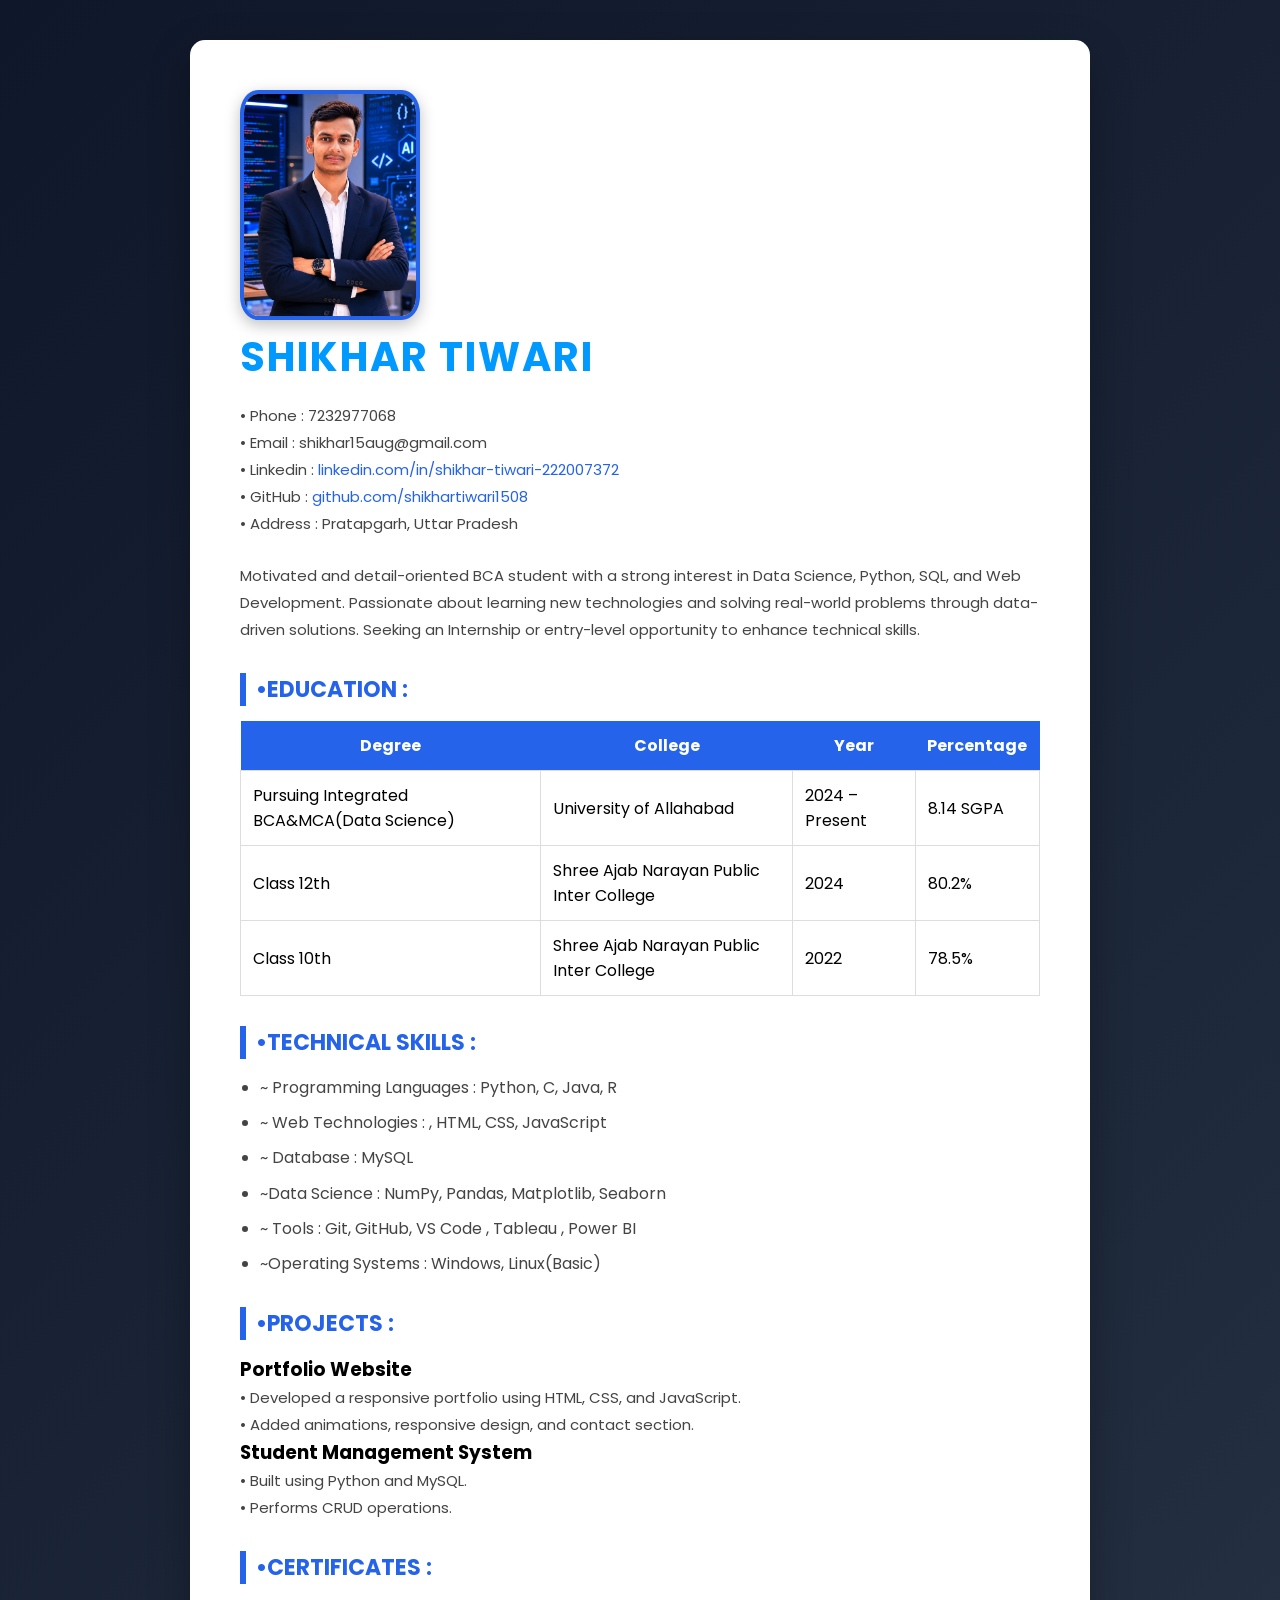
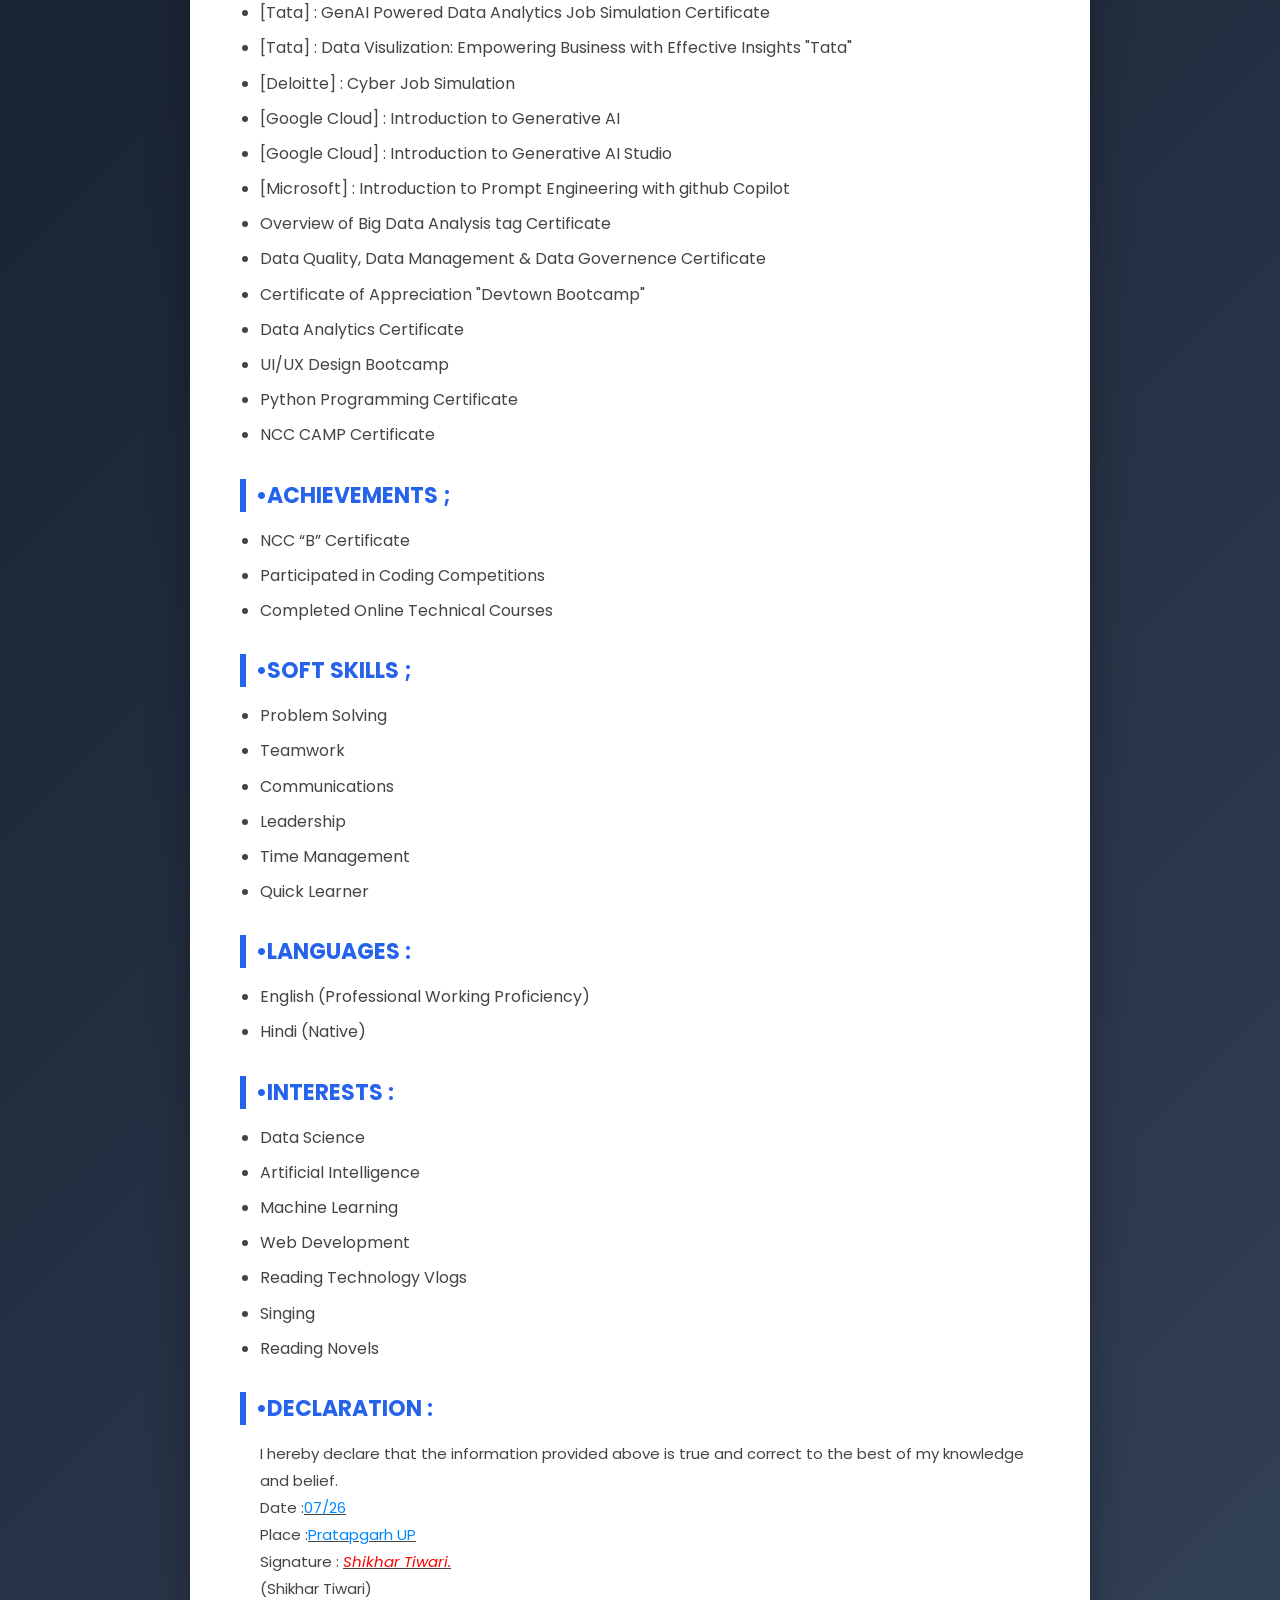
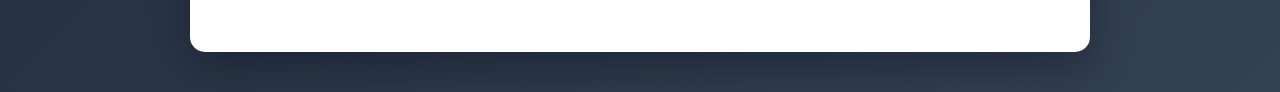
==== cv.html @ 0c3e0cf0 "Initial portfolio" ====
<!DOCTYPE html>
<html lang="en">
<head>
    <meta charset="UTF-8">
    <meta name="viewport" content="width=device-width, initial-scale=1.0">
    <title>Shikhar Tiwari-CV</title>
    <link rel="stylesheet" href="cv.css">
</head>
<body>
    <div class="resume">
        <div class="header-right">
    <img src="shikhar.jpeg" alt="Profile Photo">
</div>
     <div class="header-left">  
    <h1><span style="color:rgb(0, 153, 255);">SHIKHAR TIWARI</span></h1>
    <div class ="contact">
<p>• Phone : 7232977068 
</p>
<p>• Email : shikhar15aug@gmail.com
</p>

<p>• Linkedin :<a href="https://www.linkedin.com/in/shikhar-tiwari-222007372" target="_blank">
    linkedin.com/in/shikhar-tiwari-222007372
</a></p>

<p>• GitHub :
<a href="https://github.com/shikhartiwari1508" target="_blank">
github.com/shikhartiwari1508
</a></p>
<p>• Address : Pratapgarh, Uttar Pradesh
</p>
</div> 
</div>


<div class ="section">
<p>Motivated and detail-oriented BCA student with a strong interest in Data 
Science, Python, SQL, and Web Development. Passionate about learning 
new technologies and solving real-world problems through data-driven 
solutions. Seeking an Internship or entry-level opportunity to enhance 
technical skills. </p>
</div>
 <div class ="section">
<h2>•Education :</h2>
<table>
    <tr>
 
<th>Degree</th>  
<th>   College   </th>
<th>Year</th>                         
<th>Percentage</th>
</tr>

 <tr>
<td>Pursuing Integrated BCA&MCA(Data Science)</td>            
<td>University of Allahabad </td>                
<td>        2024 – Present   </td>             
<td>    8.14 SGPA</td>
</tr> 

 <tr>
<td>Class 12th</td>                                 
<td> Shree Ajab Narayan Public Inter College </td>              
<td>     2024  </td>                     
<td>            80.2% </td>
</tr>

 <tr>
<td>Class 10th </td>                             
<td>      Shree Ajab Narayan Public Inter College </td>             
<td>      2022 </td>                    
<td> 78.5%</td> 
     </tr>                                               
</table>  
</div> 
 <div class ="section">
 <h2>•Technical Skills : </h2>
 <ul>
 
<li>~ Programming Languages : Python, C, Java, R</li> 

<li> ~ Web Technologies : , HTML, CSS, JavaScript </li> 

<li> ~ Database : MySQL</li> 

<li> ~Data Science : NumPy, Pandas, Matplotlib, Seaborn</li> 

<li> ~ Tools : Git, GitHub, VS Code , Tableau , Power BI</li> 

<li> ~Operating Systems : Windows, Linux(Basic)</li> 

</ul> 
</div> 
<div class ="section">
<h2>•Projects : </h2>

<h3>Portfolio Website </h3>
 
<p>• Developed a responsive portfolio using HTML, CSS, and JavaScript. </p>
<p>• Added animations, responsive design, and contact section. </p>
<h3>Student Management System </h3>
<p>• Built using Python and MySQL. </p>
<p>• Performs CRUD operations. </p>
</div>
<div class ="section">
<h2>•Certificates : </h2>
<ul>
<li>[Tata] : GenAI Powered Data Analytics Job Simulation Certificate </li>  

<li>[Tata] : Data Visulization: Empowering Business with Effective Insights "Tata"</li>

<li>[Deloitte] : Cyber Job Simulation </li>

<li>[Google Cloud] : Introduction to Generative AI </li>

<li>[Google Cloud] : Introduction to Generative AI Studio</li>

<li>[Microsoft] : Introduction to Prompt Engineering with github Copilot </li>

<li> Overview of Big Data Analysis tag Certificate </li>

<li> Data Quality, Data Management & Data Governence Certificate </li>

<li> Certificate of Appreciation "Devtown Bootcamp" </li>

<li> Data Analytics Certificate </li>

<li> UI/UX Design Bootcamp </li>

<li> Python Programming Certificate </li>

<li> NCC CAMP Certificate </li>
</ul>
</div>
<div class ="section">
<h2>•Achievements ;</h2>
<ul>
<li>NCC “B” Certificate</li> 
<li> Participated in Coding Competitions  </li>
<li> Completed Online Technical Courses </li>
</ul>
</div>

<div class ="section">

<h2>•Soft Skills ; </h2>
<ul>
<li>Problem Solving </li>
 
<li>Teamwork </li>
 
<li>Communications </li>
 
<li>Leadership </li>

<li>Time Management </li>

<li>Quick Learner</li>
</ul>
</div>

<div class ="section">

<h2>•Languages : </h2>
<ul>
<li> English (Professional Working Proficiency) </li>

<li> Hindi (Native) </li>
</ul>
</div>
<div class ="section">
<h2>•Interests : </h2>
<ul>
<li> Data Science </li>

<li> Artificial Intelligence </li>
 
<li> Machine Learning </li>

<li> Web Development </li>

<li> Reading Technology Vlogs</li>
 
<li> Singing </li>

<li> Reading Novels </li>
</ul>
</div>
<div class ="section">
<h2>•Declaration : </h2>
<ul>
<p>I hereby declare that the information provided above is true and correct to the best of my knowledge 
and belief.</p> 

<p>Date :<u><span style="color:rgb(0, 136, 255);">07/26</span></u>
</p>
<p>Place :<u><span style="color:rgb(0, 136, 255);">Pratapgarh UP</span></u> </p>
 
<p>Signature : <i><u><span style="color:red;">Shikhar Tiwari.</span> </i></u></p>

<p>(Shikhar Tiwari)</p>
</ul>
</div>
</div> 
</body>
</html>
---- cv.css ----
/* Google Font */
@import url('https://fonts.googleapis.com/css2?family=Poppins:wght@300;400;600;700&display=swap');

*{
    margin:0;
    padding:0;
    box-sizing:border-box;
    font-family:'Poppins',sans-serif;
}

body{
    background:linear-gradient(135deg,#0f172a,#1e293b,#334155);
    padding:40px;
}

.resume{
    justify-content:space-between;
    align-items:flex-start;
    margin-bottom:30px;
    max-width:900px;
    margin:auto;
    background:#fff;
    padding:50px;
    border-radius:15px;
    box-shadow:0 15px 40px rgba(0,0,0,.3);
    transition:.4s;
}

.resume:hover{
    transform:translateY(-5px);
}
.header{
    display:flex;
}

.header-left{
    flex:1;
}

.header-left h1{
    text-align:left;
    margin-bottom:15px;
    font-size: 40px;
}

.contact{
    text-align:left;
    font-size: 16px;
    line-height:1.8;
}

.header-right img{
    width:180px;
    height:230px;
    border-radius:10%;
    object-fit:cover;
    border:4px solid #2563eb;
    box-shadow:0 5px 15px rgba(0,0,0,.25);
}

h1{
    color:#0f172a;
    font-size:38px;
    text-align:right;
    margin-bottom:10px;
    letter-spacing:2px;
}

.contact{
    text-align:left;
    color:#555;
    font-size:16px;
    margin-bottom:25px;
    line-height:1.8;
}

h2{
    margin-top:30px;
    margin-bottom:15px;
    color:#2563eb;
    font-size:22px;
    border-left:6px solid #2563eb;
    padding-left:10px;
    text-transform:uppercase;
}

p{
    color:#444;
    line-height:1.8;
    font-size:15px;
}

ul{
    margin-left:20px;
}

li{
    margin:8px 0;
    color:#444;
    line-height:1.7;
}

table{
    width:100%;
    border-collapse:collapse;
    margin-top:15px;
}

table th{
    background:#2563eb;
    color:white;
    padding:12px;
}

table td{
    padding:12px;
    border:1px solid #ddd;
}

hr{
    border:none;
    height:2px;
    background:#2563eb;
    margin:20px 0;
}

strong{
    color:#111827;
}

.signature{
    text-align:right;
    margin-top:40px;
    font-weight:bold;
    color:#111827;
}

a{
    color:#2563eb;
    text-decoration:none;
}

a:hover{
    text-decoration:underline;
}

@media(max-width:768px){

body{
    padding:15px;
}

.resume{
    padding:25px;
}

h1{
    font-size:28px;
}

h2{
    font-size:18px;
}

.contact{
    font-size:14px;
}

table{
    display:block;
    overflow-x:auto;
}

}
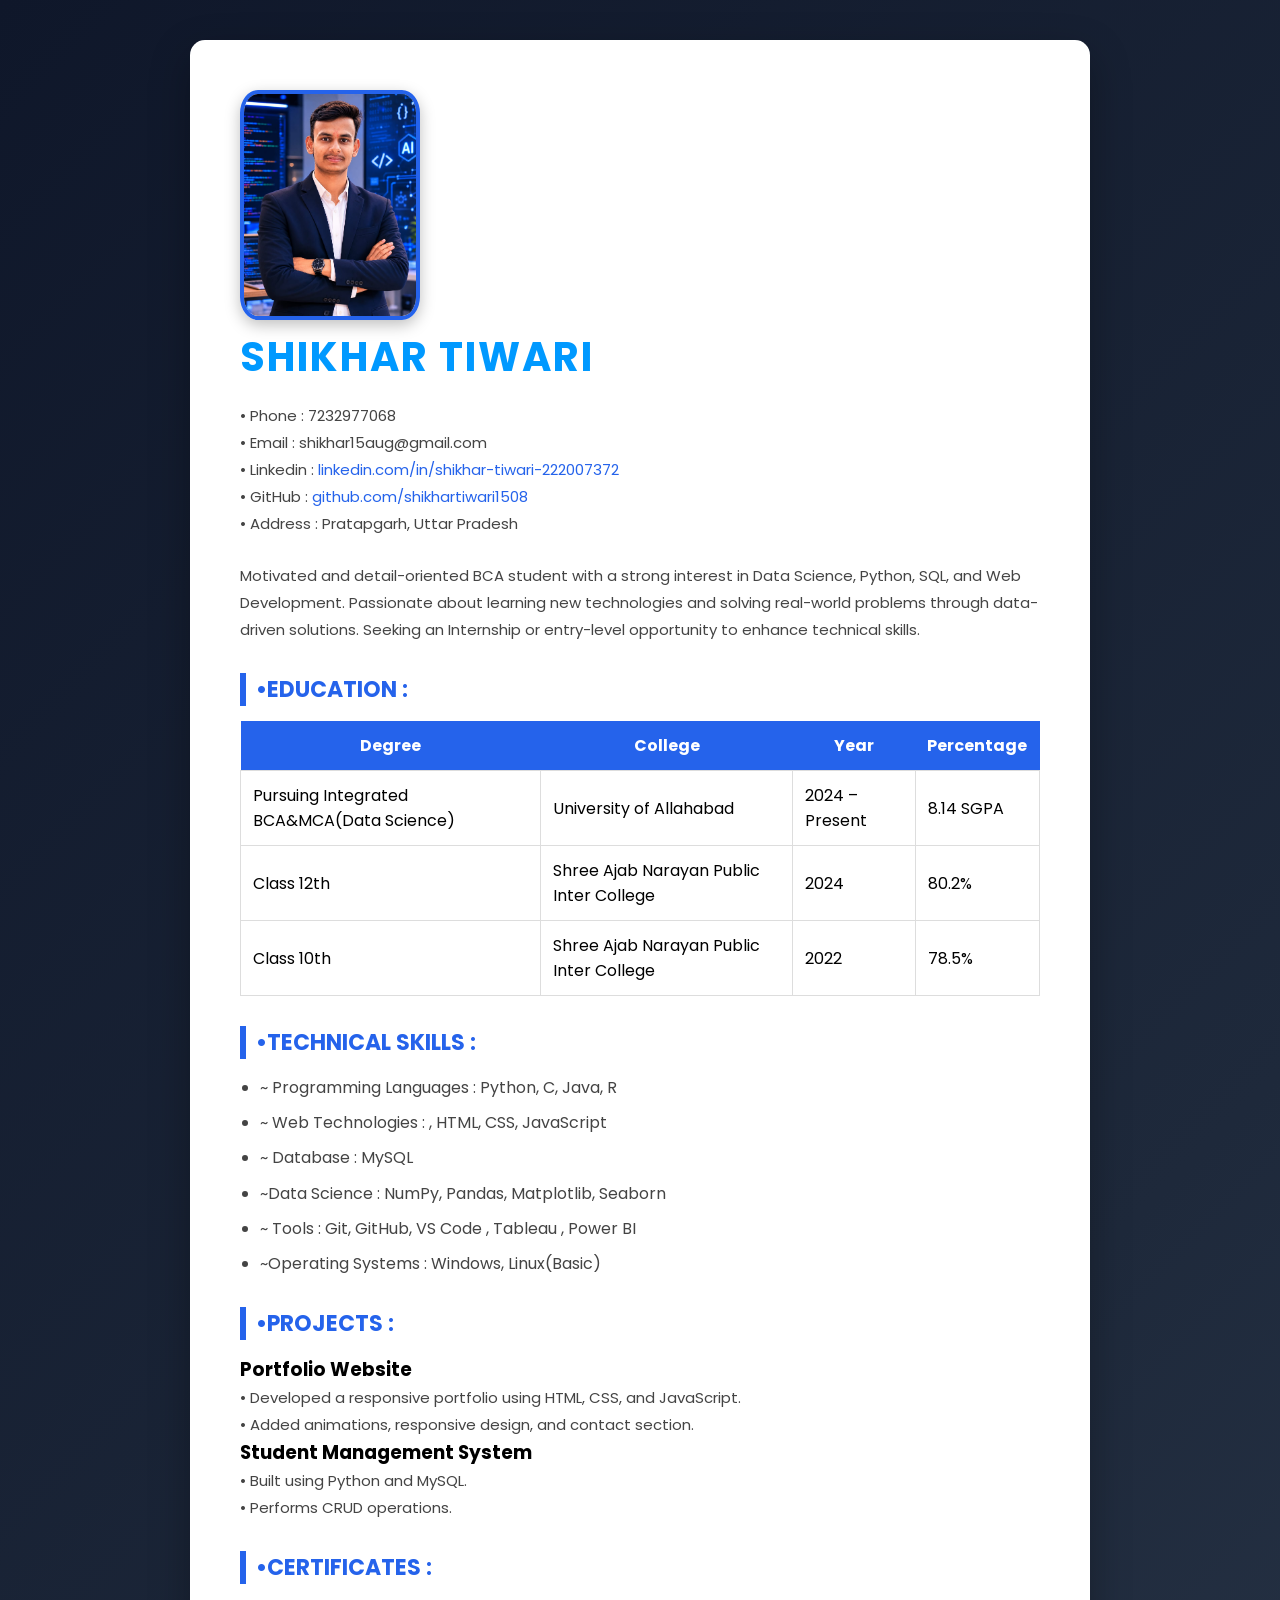
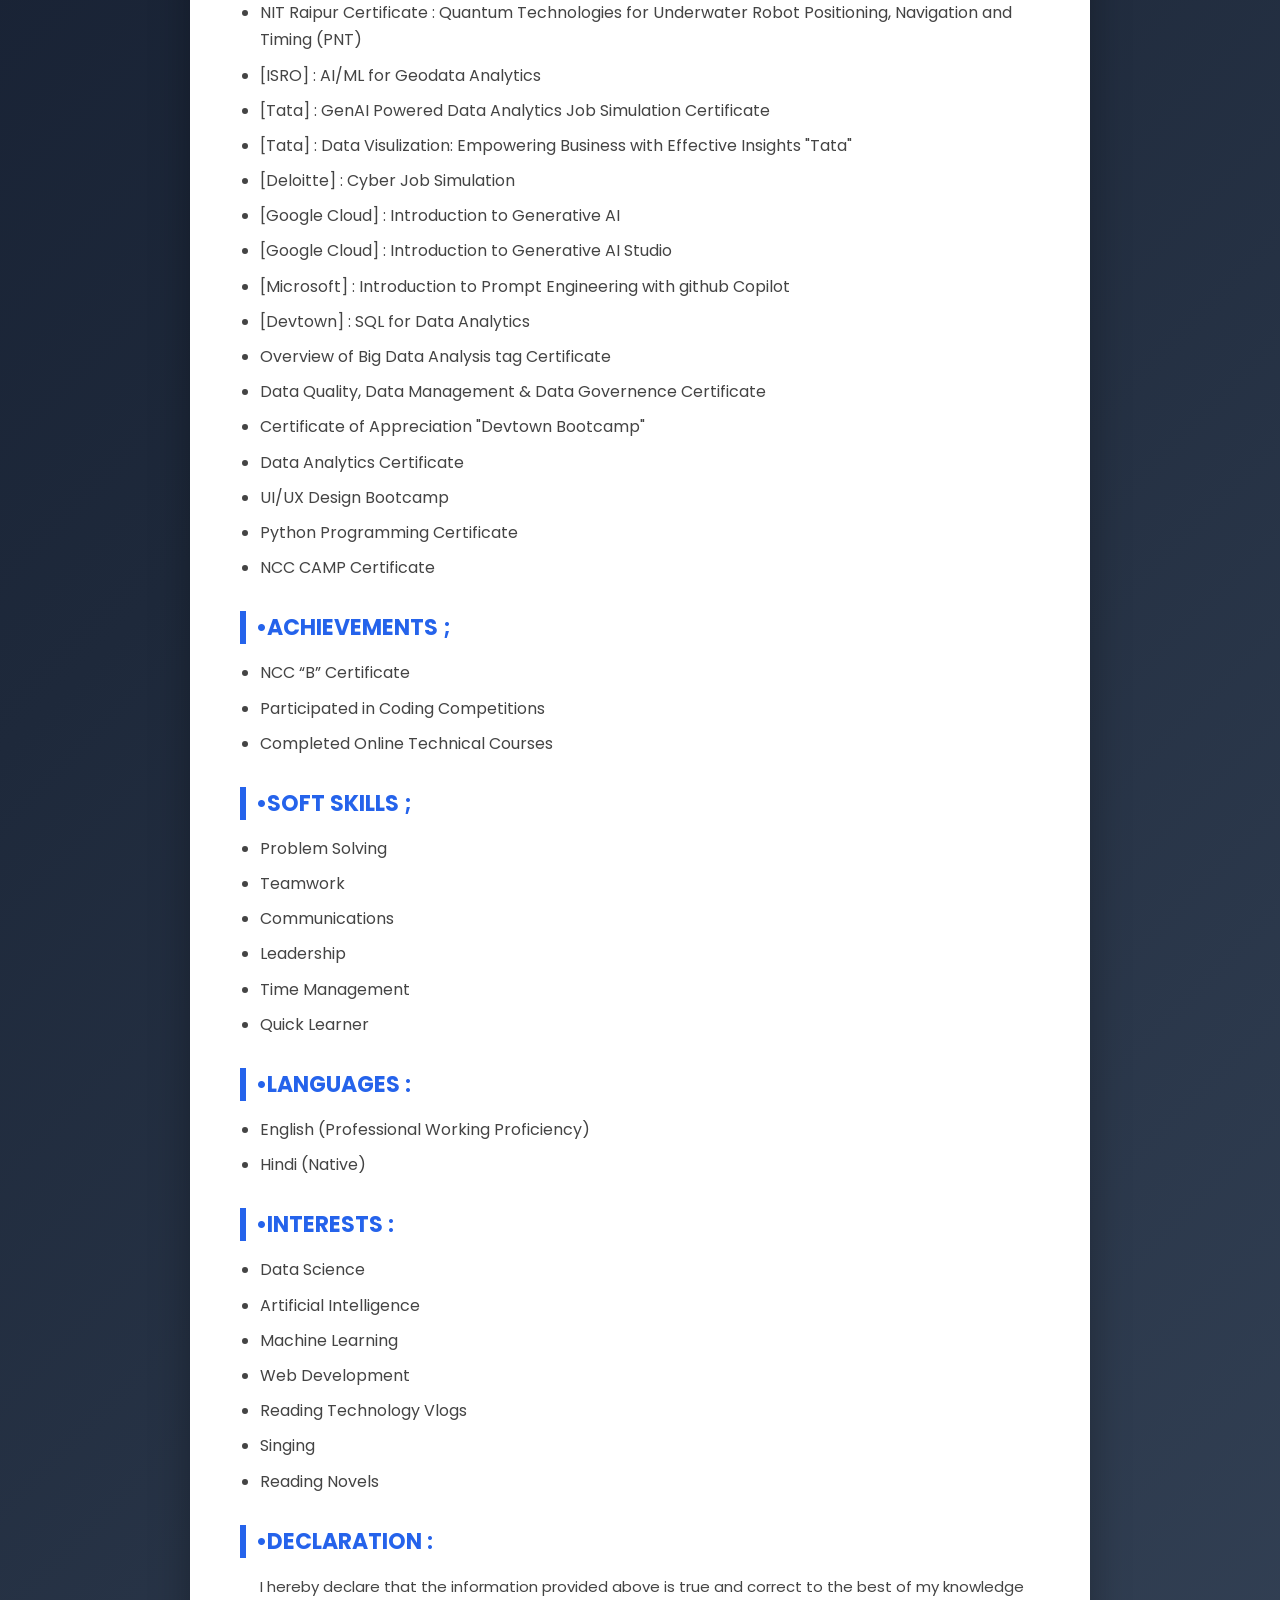
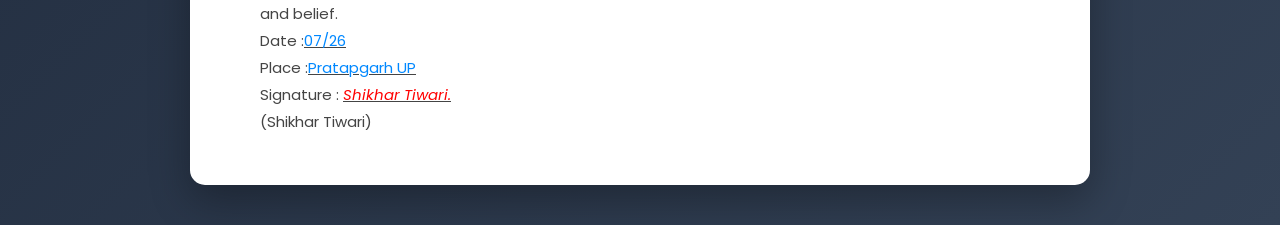
==== commit 21b5540d: "Resume" ====
--- a/cv.html
+++ b/cv.html
@@ -105,6 +105,11 @@
 <div class ="section">
 <h2>•Certificates : </h2>
 <ul>
+
+<li>NIT Raipur Certificate : Quantum Technologies for Underwater Robot Positioning, Navigation and Timing (PNT)  </li> 
+
+<li>[ISRO] : AI/ML for Geodata Analytics </li>
+
 <li>[Tata] : GenAI Powered Data Analytics Job Simulation Certificate </li>  
 
 <li>[Tata] : Data Visulization: Empowering Business with Effective Insights "Tata"</li>
@@ -116,6 +121,8 @@
 <li>[Google Cloud] : Introduction to Generative AI Studio</li>
 
 <li>[Microsoft] : Introduction to Prompt Engineering with github Copilot </li>
+
+<li>[Devtown] : SQL for Data Analytics </li>
 
 <li> Overview of Big Data Analysis tag Certificate </li>
 
